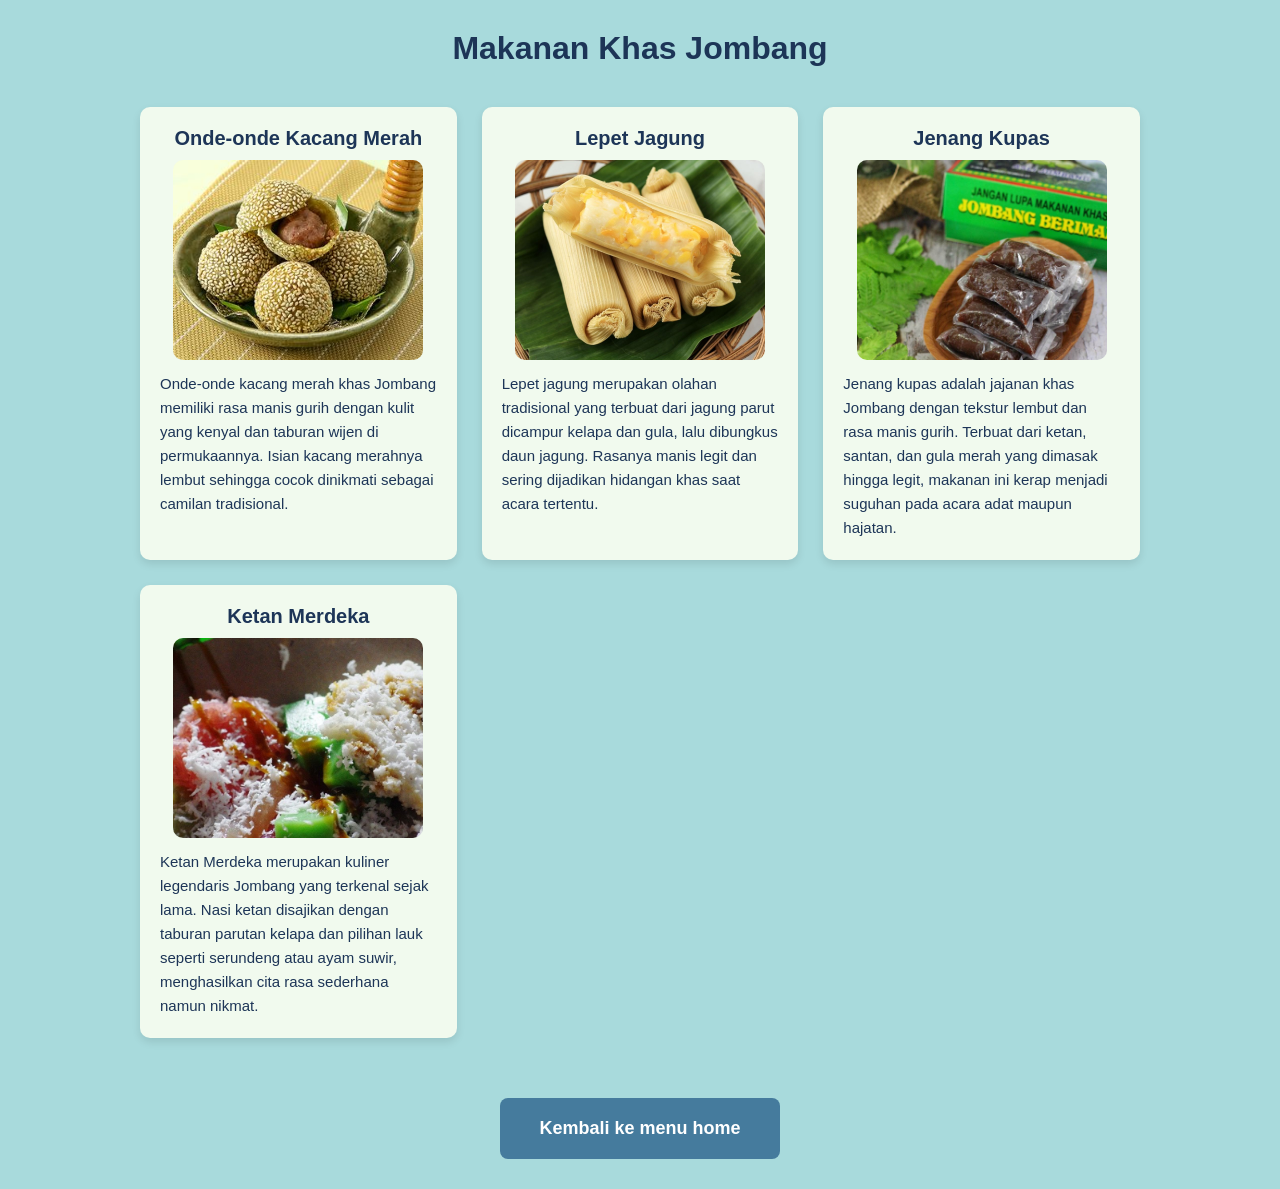
==== food.html @ fbf78ea9 "pushhh" ====
<!DOCTYPE html>
<html lang="en">
<head>
    <meta charset="UTF-8">
    <meta name="viewport" content="width=device-width, initial-scale=1.0">
    <title>Makanan Khas Jombang</title>
    <link rel="stylesheet" href="css/style.css">
</head>
<body>
    <h1>Makanan Khas Jombang</h1>
    <div class="container">
        <div class="wisata">
            <h2>Onde-onde Kacang Merah</h2>
            <img src="assets/ondeonde.jpg" alt="Onde-onde kacang merah">
            <p>Onde-onde kacang merah khas Jombang memiliki rasa manis gurih dengan kulit yang kenyal dan taburan wijen di permukaannya. Isian kacang merahnya lembut sehingga cocok dinikmati sebagai camilan tradisional.</p>
        </div>

        <div class="wisata">
            <h2>Lepet Jagung</h2>
            <img src="assets/lepet.jpeg" alt="Lepet Jagung">
            <p>Lepet jagung merupakan olahan tradisional yang terbuat dari jagung parut dicampur kelapa dan gula, lalu dibungkus daun jagung. Rasanya manis legit dan sering dijadikan hidangan khas saat acara tertentu.</p>
        </div>

        <div class="wisata">
            <h2>Jenang Kupas</h2>
            <img src="assets/jenang.jpg" alt="Jenang Kupas">
            <p>Jenang kupas adalah jajanan khas Jombang dengan tekstur lembut dan rasa manis gurih. Terbuat dari ketan, santan, dan gula merah yang dimasak hingga legit, makanan ini kerap menjadi suguhan pada acara adat maupun hajatan.</p>
        </div>

        <div class="wisata">
            <h2>Ketan Merdeka</h2>
            <img src="assets/ketan.jpg" alt="Ketan Merdeka">
            <p>Ketan Merdeka merupakan kuliner legendaris Jombang yang terkenal sejak lama. Nasi ketan disajikan dengan taburan parutan kelapa dan pilihan lauk seperti serundeng atau ayam suwir, menghasilkan cita rasa sederhana namun nikmat.</p>
        </div>
    </div>
    <div class="navbar">
        <a href="index.html">Kembali ke menu home</a>
    </div>
</body>
</html>
---- css/style.css ----
/* ====== RESET DASAR ====== */
* {
  margin: 0;
  padding: 0;
  box-sizing: border-box;
}

/* ====== BODY ====== */
body {
  font-family: 'Poppins', sans-serif;
  background-color: #a8dadc; /* biru muda kehijauan */
  padding: 30px;
  text-align: center;
  color: #1d3557; /* teks lebih kontras */
  
}


/* ====== PROFIL ====== */
.profile {
  background: #f1faee;
  border-radius: 12px;
  padding: 30px;
  max-width: 700px;
  margin: 0 auto 40px;
  box-shadow: 0 4px 12px rgba(0,0,0,0.1);
}

.profile img {
  border-radius: 50%;
  margin-bottom: 20px;
  border: 5px solid #457b9d;
}

.info p {
  font-size: 18px;
  margin: 10px 0;
  line-height: 1.5;
}

.info strong {
  color: #457b9d;
}

/* ====== NAVBAR ====== */
.navbar {
  display: inline-flex;
  background-color: #457b9d;
  padding: 12px 25px;
  border-radius: 8px;
  gap: 20px;
  margin-top: 20px;
}

.navbar a {
  color: #fff;
  text-decoration: none;
  font-weight: 600;
  font-size: 18px;
  padding: 8px 14px;
  border-radius: 6px;
  transition: background-color 0.3s;
}

.navbar a:hover {
  background-color: #1d3557;
}

/* ====== WISATA (kalau dipakai di halaman lain) ====== */
.container {
  display: grid;
  grid-template-columns: repeat(auto-fit, minmax(280px, 1fr));
  gap: 25px;
  max-width: 1000px;
  margin: 40px auto;
}

.wisata {
  background: #f1faee;
  border-radius: 10px;
  padding: 20px;
  box-shadow: 0 4px 8px rgba(0,0,0,0.1);
  text-align: left;
}

.wisata h2 {
  margin-bottom: 10px;
  font-size: 20px;
  color: #1d3557;
  text-align: center;
}

.wisata img {
  width: 100%;           /* biar rapi ikuti ukuran container */
  max-width: 250px;      /* semua gambar maksimal 250px */
  height: 200px;         /* tinggi dipaksa sama */
  object-fit: cover;     /* potong gambar biar proporsional */
  border-radius: 10px;   /* kasih sudut membulat biar cantik */
  margin-bottom: 12px;
  display: block;
  margin-left: auto;
  margin-right: auto;    /* posisi gambar center */
}


.wisata p {
  font-size: 15px;
  line-height: 1.6;
}

/* ====== TOKOH ====== */
.tokoh {
  background: #f1faee;
  border-radius: 12px;
  padding: 20px;
  box-shadow: 0 4px 10px rgba(0,0,0,0.1);
  text-align: center;
}

.tokoh h2 {
  margin-bottom: 12px;
  font-size: 20px;
  font-weight: 600;
  color: #1d3557;
}

.tokoh img {
  width: 100%;
  max-width: 250px;
  border-radius: 50%; /* foto jadi lingkaran */
  border: 4px solid #457b9d;
  margin-bottom: 12px;
}

.tokoh p {
  font-size: 15px;
  line-height: 1.6;
  color: #333;
}

/* ====== KOTA ====== */
.kota {
  background: #f1faee;              /* warna lembut */
  border-radius: 12px;
  padding: 30px;
  max-width: 800px;
  margin: 0 auto 40px;              /* tengah + jarak bawah */
  box-shadow: 0 4px 12px rgba(0,0,0,0.1);
  text-align: center;
}

.kota h1 {
  font-size: 32px;
  color: #1d3557;
  margin-bottom: 20px;
}

.kota img {
  max-width: 250px;
  border-radius: 12px;
  border: 4px solid #457b9d;
  margin-bottom: 20px;
}

.kota p {
  font-size: 16px;
  line-height: 1.6;
  color: #333;
}

.home {
  display: flex;
  justify-content: center;  /* center horizontal */
  align-items: center;      /* center vertical */
  min-height: 100vh;        /* tinggi penuh layar */
  margin: 0; 
  font-size: 50px; 
  text-align: center;   
}
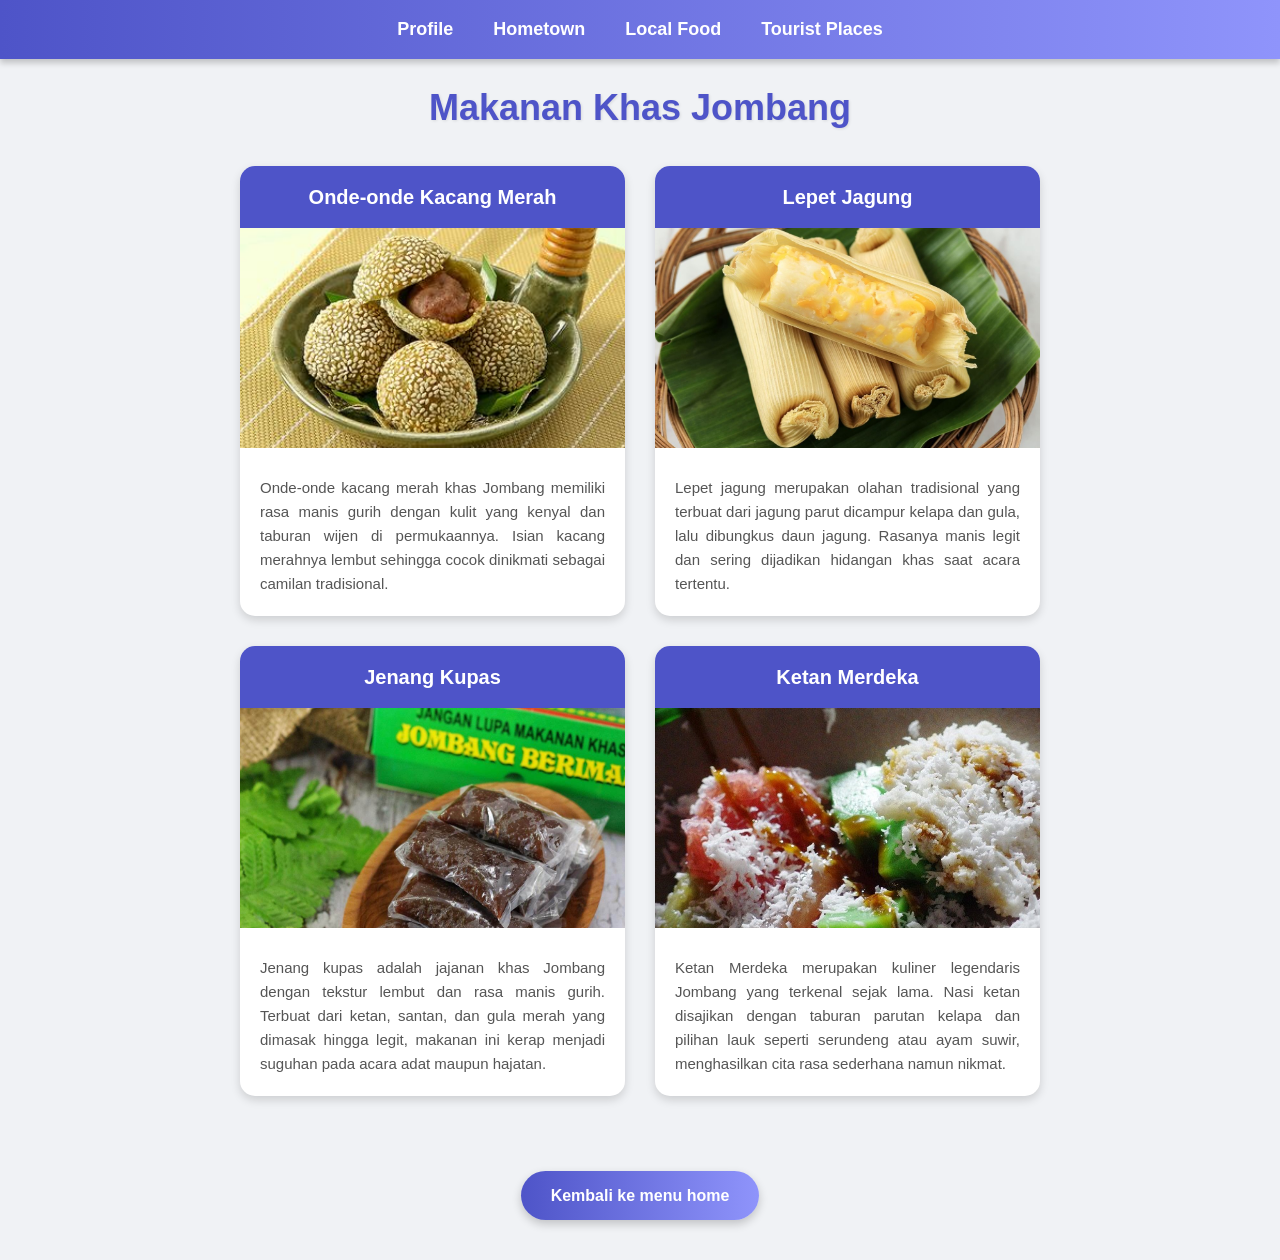
==== commit 5625c6bc: "pushsss" ====
--- a/food.html
+++ b/food.html
@@ -1,40 +1,47 @@
 <!DOCTYPE html>
 <html lang="en">
 <head>
-    <meta charset="UTF-8">
-    <meta name="viewport" content="width=device-width, initial-scale=1.0">
-    <title>Makanan Khas Jombang</title>
-    <link rel="stylesheet" href="css/style.css">
+  <meta charset="UTF-8">
+  <meta name="viewport" content="width=device-width, initial-scale=1.0">
+  <title>Makanan Khas Jombang</title>
+  <link rel="stylesheet" href="css/style.css">
 </head>
 <body>
-    <h1>Makanan Khas Jombang</h1>
-    <div class="container">
-        <div class="wisata">
-            <h2>Onde-onde Kacang Merah</h2>
-            <img src="assets/ondeonde.jpg" alt="Onde-onde kacang merah">
-            <p>Onde-onde kacang merah khas Jombang memiliki rasa manis gurih dengan kulit yang kenyal dan taburan wijen di permukaannya. Isian kacang merahnya lembut sehingga cocok dinikmati sebagai camilan tradisional.</p>
-        </div>
+  <nav>
+    <a href="profile.html">Profile</a>
+    <a href="hometown.html">Hometown</a>
+    <a href="food.html">Local Food</a>
+    <a href="tourist.html">Tourist Places</a>
+  </nav>
 
-        <div class="wisata">
-            <h2>Lepet Jagung</h2>
-            <img src="assets/lepet.jpeg" alt="Lepet Jagung">
-            <p>Lepet jagung merupakan olahan tradisional yang terbuat dari jagung parut dicampur kelapa dan gula, lalu dibungkus daun jagung. Rasanya manis legit dan sering dijadikan hidangan khas saat acara tertentu.</p>
-        </div>
+  <h1>Makanan Khas Jombang</h1>
+  <div class="container">
+    <div class="wisata">
+      <h2>Onde-onde Kacang Merah</h2>
+      <img src="assets/ondeonde.jpg" alt="Onde-onde kacang merah">
+      <p>Onde-onde kacang merah khas Jombang memiliki rasa manis gurih dengan kulit yang kenyal dan taburan wijen di permukaannya. Isian kacang merahnya lembut sehingga cocok dinikmati sebagai camilan tradisional.</p>
+    </div>
 
-        <div class="wisata">
-            <h2>Jenang Kupas</h2>
-            <img src="assets/jenang.jpg" alt="Jenang Kupas">
-            <p>Jenang kupas adalah jajanan khas Jombang dengan tekstur lembut dan rasa manis gurih. Terbuat dari ketan, santan, dan gula merah yang dimasak hingga legit, makanan ini kerap menjadi suguhan pada acara adat maupun hajatan.</p>
-        </div>
+    <div class="wisata">
+      <h2>Lepet Jagung</h2>
+      <img src="assets/lepet.jpeg" alt="Lepet Jagung">
+      <p>Lepet jagung merupakan olahan tradisional yang terbuat dari jagung parut dicampur kelapa dan gula, lalu dibungkus daun jagung. Rasanya manis legit dan sering dijadikan hidangan khas saat acara tertentu.</p>
+    </div>
 
-        <div class="wisata">
-            <h2>Ketan Merdeka</h2>
-            <img src="assets/ketan.jpg" alt="Ketan Merdeka">
-            <p>Ketan Merdeka merupakan kuliner legendaris Jombang yang terkenal sejak lama. Nasi ketan disajikan dengan taburan parutan kelapa dan pilihan lauk seperti serundeng atau ayam suwir, menghasilkan cita rasa sederhana namun nikmat.</p>
-        </div>
+    <div class="wisata">
+      <h2>Jenang Kupas</h2>
+      <img src="assets/jenang.jpg" alt="Jenang Kupas">
+      <p>Jenang kupas adalah jajanan khas Jombang dengan tekstur lembut dan rasa manis gurih. Terbuat dari ketan, santan, dan gula merah yang dimasak hingga legit, makanan ini kerap menjadi suguhan pada acara adat maupun hajatan.</p>
     </div>
-    <div class="navbar">
-        <a href="index.html">Kembali ke menu home</a>
+
+    <div class="wisata">
+      <h2>Ketan Merdeka</h2>
+      <img src="assets/ketan.jpg" alt="Ketan Merdeka">
+      <p>Ketan Merdeka merupakan kuliner legendaris Jombang yang terkenal sejak lama. Nasi ketan disajikan dengan taburan parutan kelapa dan pilihan lauk seperti serundeng atau ayam suwir, menghasilkan cita rasa sederhana namun nikmat.</p>
     </div>
+  </div>
+  <div class="btn">
+    <a href="index.html">Kembali ke menu home</a>
+  </div>
 </body>
 </html>
--- a/css/style.css
+++ b/css/style.css
@@ -1,179 +1,270 @@
-/* ====== RESET DASAR ====== */
+/* Reset dasar */
 * {
   margin: 0;
   padding: 0;
   box-sizing: border-box;
 }
 
-/* ====== BODY ====== */
+/* Body */
 body {
-  font-family: 'Poppins', sans-serif;
-  background-color: #a8dadc; /* biru muda kehijauan */
+  font-family: 'Segoe UI', Arial, sans-serif;
+  background: #f0f2f5;
+  color: #333;
+  line-height: 1.6;
+}
+
+/* Navbar (umum) */
+nav {
+  background: linear-gradient(90deg, #4e54c8, #8f94fb);
+  padding: 15px 30px;
+  display: flex;
+  justify-content: center;
+  align-items: center;
+  box-shadow: 0 4px 6px rgba(0,0,0,0.2);
+  position: sticky;
+  top: 0;
+  z-index: 1000;
+}
+
+nav a {
+  color: white;
+  text-decoration: none;
+  margin: 0 20px;
+  font-size: 18px;
+  font-weight: bold;
+  transition: 0.3s;
+  position: relative;
+}
+
+nav a::after {
+  content: "";
+  position: absolute;
+  width: 0%;
+  height: 3px;
+  bottom: -5px;
+  left: 0;
+  background: white;
+  transition: width 0.3s;
+}
+
+nav a:hover::after {
+  width: 100%;
+}
+
+nav a:hover {
+  color: #ffeb3b;
+}
+
+/* Judul umum */
+h1 {
+  text-align: center;
+  margin: 20px 0 30px;
+  font-size: 36px;
+  font-weight: bold;
+  color: #4e54c8;
+  text-shadow: 1px 1px 3px rgba(0,0,0,0.1);
+}
+
+/* ================= PROFILE ================= */
+.profile {
+  width: 90%;
+  max-width: 900px;
+  margin: 40px auto;
+  display: flex;
+  flex-wrap: wrap;
+  background: #fff;
+  border-radius: 20px;
+  box-shadow: 0 8px 20px rgba(0,0,0,0.15);
+  overflow: hidden;
+  animation: fadeIn 1s ease;
+  transition: transform 0.3s;
+}
+
+
+.profile-img {
+  flex: 1 1 250px;
+  display: flex;
+  justify-content: center;
+  align-items: center;
+  background: #fff;
+  padding: 20px;
+}
+
+.profile-img img {
+  width: 220px;
+  height: 220px;
+  object-fit: cover;
+  border-radius: 50%;
+  box-shadow: 0 6px 15px rgba(0,0,0,0.25);
+  transition: transform 0.3s;
+}
+
+.profile-img img:hover {
+  transform: scale(1.05);
+}
+
+.info {
+  flex: 2 1 400px;
   padding: 30px;
-  text-align: center;
-  color: #1d3557; /* teks lebih kontras */
-  
-}
-
-
-/* ====== PROFIL ====== */
-.profile {
-  background: #f1faee;
-  border-radius: 12px;
+}
+
+.info p {
+  font-size: 16px;
+  margin: 12px 0;
+  color: #444;
+  line-height: 1.8;
+}
+
+.info strong {
+  color: #4e54c8;
+}
+
+/* Tombol umum */
+.btn {
+  text-align: center;
+  margin: 25px 0 40px;
+}
+
+.btn a {
+  display: inline-block;
+  background: linear-gradient(90deg, #4e54c8, #8f94fb);
+  color: white;
+  padding: 12px 30px;
+  border-radius: 30px;
+  font-size: 16px;
+  font-weight: bold;
+  text-decoration: none;
+  transition: 0.3s ease;
+  box-shadow: 0 4px 10px rgba(0,0,0,0.2);
+}
+
+.btn a:hover {
+  background: linear-gradient(90deg, #8f94fb, #4e54c8);
+  transform: translateY(-3px);
+}
+
+/* ================= HOMETOWN ================= */
+.kota {
+  width: 85%;
+  max-width: 900px;
+  margin: 20px auto;
+  background: #fff;
+  border-radius: 15px;
   padding: 30px;
-  max-width: 700px;
-  margin: 0 auto 40px;
-  box-shadow: 0 4px 12px rgba(0,0,0,0.1);
-}
-
-.profile img {
+  box-shadow: 0 6px 15px rgba(0,0,0,0.15);
+  text-align: center;
+  animation: fadeIn 1s ease;
+}
+
+.kota h1 {
+  font-size: 36px;
+  color: #4e54c8;
+  margin-top: 0;
+}
+
+.kota img {
+  width: 220px;
+  height: 220px;
+  object-fit: cover;
   border-radius: 50%;
   margin-bottom: 20px;
-  border: 5px solid #457b9d;
-}
-
-.info p {
+  box-shadow: 0 4px 12px rgba(0,0,0,0.2);
+  transition: transform 0.3s;
+}
+.kota img:hover {
+  transform: scale(1.05);
+}
+
+
+.kota p {
+  text-align: justify;
+  font-size: 16px;
+  line-height: 1.8;
+  color: #444;
+}
+
+/* ================= FOOD & TOURIST ================= */
+.container {
+  width: 90%;
+  max-width: 800px;
+  margin: auto;
+  display: grid;
+  grid-template-columns: repeat(2, minmax(280px, 1fr));
+  gap: 30px;
+  padding-bottom: 50px;
+}
+
+.wisata {
+  background: #fff;
+  border-radius: 15px;
+  overflow: hidden;
+  box-shadow: 0 4px 10px rgba(0,0,0,0.15);
+  transition: transform 0.3s ease, box-shadow 0.3s ease;
+}
+
+.wisata:hover {
+  transform: translateY(-10px);
+  box-shadow: 0 8px 20px rgba(0,0,0,0.25);
+}
+
+.wisata h2 {
+  text-align: center;
+  background: #4e54c8;
+  color: white;
+  padding: 15px;
+  font-size: 20px;
+}
+
+.wisata img {
+  width: 100%;
+  height: 220px;
+  object-fit: cover;
+}
+
+.wisata p {
+  padding: 20px;
+  font-size: 15px;
+  text-align: justify;
+  color: #555;
+}
+
+/* ================= HOME (index) ================= */
+.home {
+  display: flex;
+  justify-content: center;
+  align-items: center;
+  height: 100vh;
+  background: linear-gradient(135deg, #4e54c8, #8f94fb);
+}
+
+.navbar-home {
+  display: flex;
+  flex-wrap: wrap;
+  gap: 40px;
+  justify-content: center;
+}
+
+.navbar-home a {
+  display: flex;
+  justify-content: center;
+  align-items: center;
+  width: 140px;
+  height: 140px;
+  background: white;
+  color: #4e54c8;
+  text-decoration: none;
   font-size: 18px;
-  margin: 10px 0;
-  line-height: 1.5;
-}
-
-.info strong {
-  color: #457b9d;
-}
-
-/* ====== NAVBAR ====== */
-.navbar {
-  display: inline-flex;
-  background-color: #457b9d;
-  padding: 12px 25px;
-  border-radius: 8px;
-  gap: 20px;
-  margin-top: 20px;
-}
-
-.navbar a {
-  color: #fff;
-  text-decoration: none;
-  font-weight: 600;
-  font-size: 18px;
-  padding: 8px 14px;
-  border-radius: 6px;
-  transition: background-color 0.3s;
-}
-
-.navbar a:hover {
-  background-color: #1d3557;
-}
-
-/* ====== WISATA (kalau dipakai di halaman lain) ====== */
-.container {
-  display: grid;
-  grid-template-columns: repeat(auto-fit, minmax(280px, 1fr));
-  gap: 25px;
-  max-width: 1000px;
-  margin: 40px auto;
-}
-
-.wisata {
-  background: #f1faee;
-  border-radius: 10px;
-  padding: 20px;
-  box-shadow: 0 4px 8px rgba(0,0,0,0.1);
-  text-align: left;
-}
-
-.wisata h2 {
-  margin-bottom: 10px;
-  font-size: 20px;
-  color: #1d3557;
-  text-align: center;
-}
-
-.wisata img {
-  width: 100%;           /* biar rapi ikuti ukuran container */
-  max-width: 250px;      /* semua gambar maksimal 250px */
-  height: 200px;         /* tinggi dipaksa sama */
-  object-fit: cover;     /* potong gambar biar proporsional */
-  border-radius: 10px;   /* kasih sudut membulat biar cantik */
-  margin-bottom: 12px;
-  display: block;
-  margin-left: auto;
-  margin-right: auto;    /* posisi gambar center */
-}
-
-
-.wisata p {
-  font-size: 15px;
-  line-height: 1.6;
-}
-
-/* ====== TOKOH ====== */
-.tokoh {
-  background: #f1faee;
+  font-weight: bold;
   border-radius: 12px;
-  padding: 20px;
-  box-shadow: 0 4px 10px rgba(0,0,0,0.1);
-  text-align: center;
-}
-
-.tokoh h2 {
-  margin-bottom: 12px;
-  font-size: 20px;
-  font-weight: 600;
-  color: #1d3557;
-}
-
-.tokoh img {
-  width: 100%;
-  max-width: 250px;
-  border-radius: 50%; /* foto jadi lingkaran */
-  border: 4px solid #457b9d;
-  margin-bottom: 12px;
-}
-
-.tokoh p {
-  font-size: 15px;
-  line-height: 1.6;
+  box-shadow: 6px 6px 0px #2c2f75; /* efek 3D kubus */
+  transition: 0.3s ease;
+  text-align: center;
+  padding: 15px;
+}
+
+.navbar-home a:hover {
+  background: #ffeb3b;
   color: #333;
-}
-
-/* ====== KOTA ====== */
-.kota {
-  background: #f1faee;              /* warna lembut */
-  border-radius: 12px;
-  padding: 30px;
-  max-width: 800px;
-  margin: 0 auto 40px;              /* tengah + jarak bawah */
-  box-shadow: 0 4px 12px rgba(0,0,0,0.1);
-  text-align: center;
-}
-
-.kota h1 {
-  font-size: 32px;
-  color: #1d3557;
-  margin-bottom: 20px;
-}
-
-.kota img {
-  max-width: 250px;
-  border-radius: 12px;
-  border: 4px solid #457b9d;
-  margin-bottom: 20px;
-}
-
-.kota p {
-  font-size: 16px;
-  line-height: 1.6;
-  color: #333;
-}
-
-.home {
-  display: flex;
-  justify-content: center;  /* center horizontal */
-  align-items: center;      /* center vertical */
-  min-height: 100vh;        /* tinggi penuh layar */
-  margin: 0; 
-  font-size: 50px; 
-  text-align: center;   
-}
+  transform: translateY(-6px) translateX(-6px);
+  box-shadow: 12px 12px 0px #2c2f75;
+}
